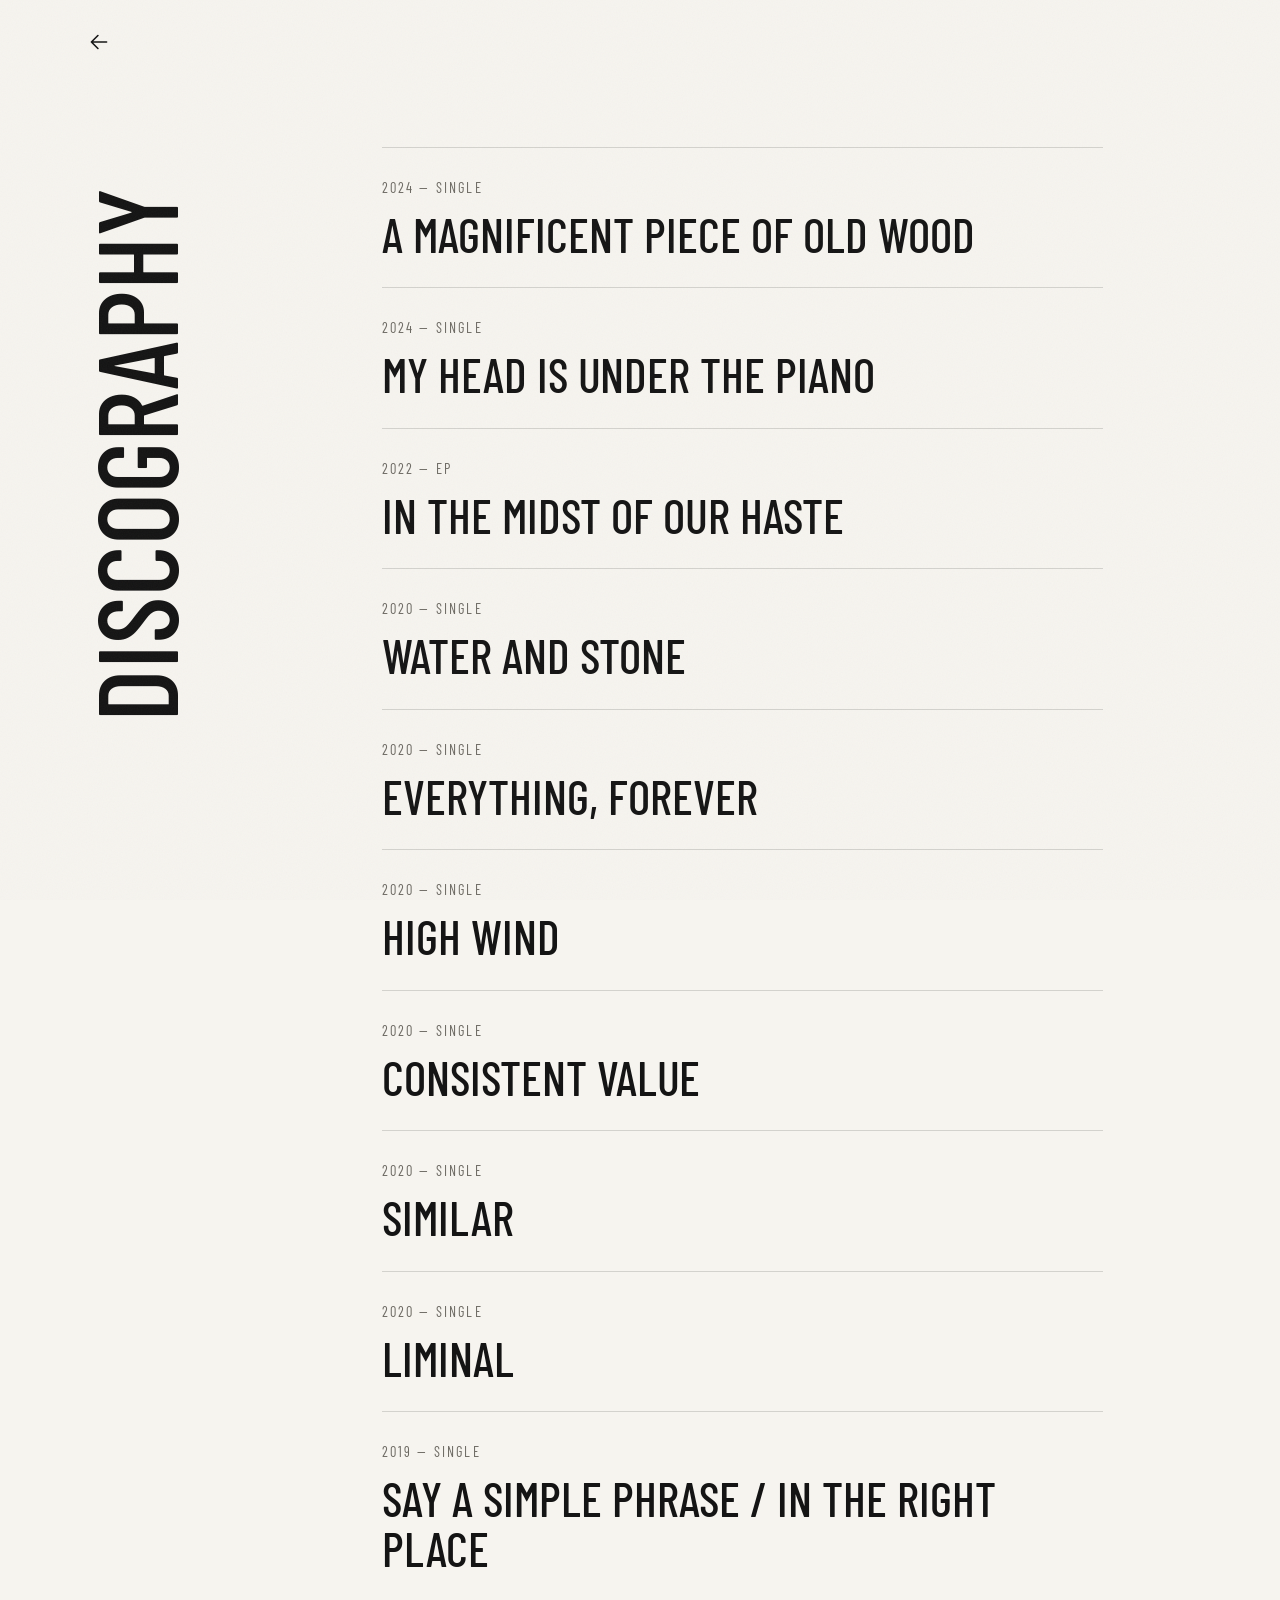
==== releases.html @ 09ecc796 "Lower vertical Discography title by 40px" ====
<!doctype html>
<html lang="it">
<head>
  <meta charset="utf-8">
  <meta name="viewport" content="width=device-width, initial-scale=1">
  <title>Discography — Leonardo Cupelli</title>
  <meta name="description" content="Le pubblicazioni di Leonardo Cupelli, dalla più recente alla più vecchia.">
  <link rel="preconnect" href="https://fonts.googleapis.com">
  <link rel="preconnect" href="https://fonts.gstatic.com" crossorigin>
  <link href="https://fonts.googleapis.com/css2?family=Barlow+Condensed:wght@400;500&family=Inter:wght@400;500&display=swap" rel="stylesheet">
  <link rel="stylesheet" href="css/style.css?v=2">
  <link rel="stylesheet" href="css/archive.css?v=3">
  <link rel="stylesheet" href="css/grain.css?v=2">
  <style>
    .archive-page .archive-title {
      position: fixed;
      top: calc(var(--archive-title-top, 108px) + 40px);
      bottom: auto;
      left: max(clamp(22px, 6vw, 80px), env(safe-area-inset-left, 0px));
      width: max-content;
      transform: rotate(-90deg) translateX(-100%);
      transform-origin: top left;
    }
  </style>
  <script src="js/catalogue.js?ver=2" defer></script>
</head>
<body class="archive-page">
  <header class="archive-header">
    <a class="back-home" href="index.html" aria-label="Torna alla home">
      <svg viewBox="0 0 24 24" fill="none" stroke="currentColor" stroke-width="1.5" stroke-linecap="round" stroke-linejoin="round" aria-hidden="true"><path d="M19 12H5m6-6-6 6 6 6"/></svg>
    </a>
  </header>
  <main class="archive-main">
    <h1 class="archive-title" aria-hidden="true">Discography</h1>
    <p id="archive-status" role="status">Caricamento della discografia…</p>
    <ol id="release-index" class="release-index" aria-label="Pubblicazioni dalla più recente alla più vecchia"></ol>
    <noscript>Attiva JavaScript per visualizzare le pubblicazioni.</noscript>
  </main>
  <script>
    (() => {
      const list = document.getElementById('release-index');
      const title = document.querySelector('.archive-title');
      let frame = 0;
      function schedule() {
        if (frame) return;
        frame = requestAnimationFrame(() => {
          frame = 0;
          const first = list.firstElementChild;
          if (!first) return;
          const top = first.getBoundingClientRect().top + window.scrollY;
          title.style.setProperty('--archive-title-top', `${top}px`);
        });
      }
      new MutationObserver(schedule).observe(list, { childList: true });
      const sizes = new ResizeObserver(schedule);
      sizes.observe(document.querySelector('.archive-header'));
      sizes.observe(document.querySelector('.archive-main'));
      window.addEventListener('resize', schedule);
      window.addEventListener('pageshow', schedule);
      document.fonts.ready.then(schedule);
      schedule();
    })();
  </script>
</body>
</html>
---- css/style.css ----
:root {
  color-scheme: light dark;
  --bg: #0b0b0c;
  --surface: #121214;
  --text: #f2f0ec;
  --muted: #a5a29b;
  --border: rgba(255, 255, 255, .12);
  --display: "Barlow Condensed", system-ui, sans-serif;
  --sans: "Inter", system-ui, sans-serif;
  --spotify-font: "Circular Std", "Circular", Helvetica, Arial, sans-serif;
  --bandcamp-font: "Rubik", system-ui, sans-serif;
  --apple-font: -apple-system, BlinkMacSystemFont, "SF Pro Text", "Helvetica Neue", Arial, sans-serif;
  --youtube-font: "Roboto", system-ui, sans-serif;
  --spotify-green: #1ed760;
  --bandcamp-blue: #629aa9;
  --apple-red: #fa243c;
  --youtube-red: #ff0000;
}

@media (prefers-color-scheme: light) {
  :root {
    --bg: #f6f4ef;
    --surface: #ffffff;
    --text: #141414;
    --muted: #6d6a63;
    --border: rgba(0, 0, 0, .14);
  }
}

* { box-sizing: border-box; }

body {
  margin: 0;
  background: var(--bg);
  color: var(--text);
  font-family: var(--sans);
  font-style: normal;
  line-height: 1.6;
  -webkit-font-smoothing: antialiased;
}

a { color: inherit; text-decoration: none; }

.site-header {
  position: fixed;
  inset: 0 0 auto 0;
  z-index: 20;
  display: flex;
  align-items: center;
  justify-content: flex-end;
  padding: 22px clamp(24px, 6vw, 80px);
  background: transparent;
  border: 0;
  backdrop-filter: none;
  transition: color .35s ease;
}

.site-header.is-dark { color: #fff; }
.site-header.is-light { color: #000; }

.site-nav {
  display: flex;
  gap: 28px;
  font-family: var(--display);
  font-size: .95rem;
  font-weight: 500;
  font-style: normal;
  text-transform: uppercase;
  letter-spacing: .18em;
}

.site-nav a {
  transition: transform .3s cubic-bezier(.22,.61,.36,1);
}

.site-nav a:hover,
.site-nav a:focus-visible {
  transform: scale(1.08);
}

.viewport-fade {
  position: fixed;
  left: 0;
  right: 0;
  bottom: 0;
  z-index: 15;
  height: 18vh;
  pointer-events: none;
  background: linear-gradient(to bottom, transparent, var(--bg) 82%);
  backdrop-filter: blur(14px);
  -webkit-backdrop-filter: blur(14px);
  mask-image: linear-gradient(to bottom, transparent, #000 55%);
  -webkit-mask-image: linear-gradient(to bottom, transparent, #000 55%);
}

.release {
  position: relative;
  display: grid;
  grid-template-columns: auto minmax(0, 1fr);
  align-items: stretch;
  min-height: 100svh;
  border-top: 1px solid var(--border);
}

.release:nth-child(even) {
  grid-template-columns: minmax(0, 1fr) auto;
}

.release:nth-child(even) .release-cover { order: 2; }
.release:nth-child(even) .release-content { order: 1; }

.release-cover {
  height: 100%;
  min-height: 100svh;
  width: auto;
  aspect-ratio: 1 / 1;
  object-fit: cover;
  display: block;
  border-radius: 0;
  box-shadow: none;
}

.release-content {
  display: flex;
  flex-direction: column;
  justify-content: center;
  gap: 26px;
  padding: clamp(110px, 14vh, 170px) clamp(24px, 7vw, 110px);
}

.release-kicker {
  margin: 0;
  color: var(--muted);
  font-family: var(--display);
  font-size: .9rem;
  font-weight: 400;
  font-style: normal;
  letter-spacing: .24em;
  text-transform: uppercase;
}

.release-title {
  margin: 0;
  font-family: var(--display);
  font-size: clamp(2.8rem, 6vw, 5.6rem);
  font-weight: 500;
  font-style: normal;
  line-height: .94;
  letter-spacing: .02em;
  text-transform: uppercase;
}

.release-meta {
  margin: 0;
  color: var(--muted);
  font-family: var(--sans);
  font-size: .95rem;
  font-weight: 400;
}

.stream-links {
  display: grid;
  grid-template-columns: repeat(2, minmax(0, 1fr));
  gap: 12px;
  max-width: 560px;
}

.stream-link {
  display: flex;
  align-items: center;
  justify-content: center;
  gap: 10px;
  min-height: 52px;
  border: 0;
  border-radius: 26px;
  font-size: 1rem;
  font-weight: 600;
  font-style: normal;
  letter-spacing: 0;
  text-transform: none;
  transition: transform .2s ease, filter .2s ease;
}

.stream-link:hover { transform: translateY(-2px); filter: brightness(1.08); }
.stream-link svg { width: 20px; height: 20px; flex: none; }

.stream-link--spotify {
  background: var(--spotify-green);
  color: #000;
  font-family: var(--spotify-font);
}

.stream-link--bandcamp {
  background: var(--bandcamp-blue);
  color: #fff;
  font-family: var(--bandcamp-font);
}

.stream-link--apple-music {
  background: var(--apple-red);
  color: #fff;
  font-family: var(--apple-font);
}

.stream-link--youtube {
  background: var(--youtube-red);
  color: #fff;
  font-family: var(--youtube-font);
}

.scroll-cue {
  position: absolute;
  bottom: 18px;
  left: 50%;
  transform: translateX(-50%);
  width: 22px;
  height: 22px;
  color: var(--muted);
  opacity: .75;
  pointer-events: none;
  animation: scroll-cue 2.4s ease-in-out infinite;
}

.scroll-cue svg {
  width: 100%;
  height: 100%;
}

@keyframes scroll-cue {
  0%, 100% { transform: translate(-50%, 0); opacity: .45; }
  50% { transform: translate(-50%, 6px); opacity: .9; }
}

.contact {
  min-height: 70svh;
  display: grid;
  place-content: center;
  text-align: center;
  padding: 120px 24px;
  border-top: 1px solid var(--border);
}

.contact h2 {
  font-family: var(--display);
  font-size: clamp(3rem, 8vw, 7rem);
  font-weight: 500;
  font-style: normal;
  line-height: .94;
  letter-spacing: .02em;
  text-transform: uppercase;
  margin: 0 0 18px;
}

.contact p {
  font-family: var(--sans);
  font-weight: 400;
}

.contact a {
  color: var(--spotify-green);
  border-bottom: 1px solid currentColor;
}

.site-footer {
  padding: 34px 24px;
  text-align: center;
  color: var(--muted);
  font-family: var(--sans);
  font-size: .78rem;
  font-weight: 400;
  border-top: 1px solid var(--border);
}

@media (max-width: 860px) {
  .release,
  .release:nth-child(even) {
    grid-template-columns: 1fr;
    grid-template-rows: auto minmax(0, 1fr);
    height: 100svh;
    min-height: 100svh;
    overflow: hidden;
  }

  .release:nth-child(even) .release-cover { order: 0; }
  .release:nth-child(even) .release-content { order: 1; }

  .release-cover {
    width: 100%;
    height: auto;
    min-height: 0;
    aspect-ratio: 1 / 1;
    object-fit: cover;
  }

  .release-content {
    justify-content: center;
    gap: 14px;
    padding: 18px 22px 52px;
  }

  .release-kicker {
    font-size: .78rem;
    letter-spacing: .2em;
  }

  .release-title {
    font-size: clamp(1.9rem, 8vw, 2.8rem);
    line-height: .96;
  }

  .release-meta {
    font-size: .84rem;
  }

  .stream-links {
    grid-template-columns: repeat(2, minmax(0, 1fr));
    gap: 8px;
    margin-top: 4px;
  }

  .stream-link {
    min-height: 40px;
    border-radius: 20px;
    font-size: .82rem;
    gap: 7px;
  }

  .stream-link svg { width: 16px; height: 16px; }

  .scroll-cue {
    bottom: 12px;
    width: 18px;
    height: 18px;
  }

  .site-nav { gap: 16px; }
}
---- css/archive.css ----
html { scroll-snap-type: none; }
.archive-page { min-height: 100svh; }
.archive-header { display:flex; align-items:center; justify-content:space-between; padding:20px clamp(22px,6vw,80px); padding-top:max(20px,env(safe-area-inset-top)); font-family:var(--display); font-weight:500; letter-spacing:.18em; text-transform:uppercase; }
.back-home { display:grid; place-items:center; width:44px; height:44px; }
.back-home svg { width:26px; height:26px; }
.archive-main { max-width:1080px; margin:auto; padding:clamp(32px,7vh,80px) clamp(22px,6vw,80px) 80px; }
.archive-title { position:fixed; top:66.6667%; left:clamp(22px,6vw,80px); z-index:5; margin:0; transform:translateY(-50%) rotate(-90deg); transform-origin:left center; color:var(--text); font-family:var(--display); font-weight:500; font-style:normal; text-transform:uppercase; font-size:clamp(3.5rem,10vw,7rem); line-height:1; white-space:nowrap; pointer-events:none; }
.archive-intro { color:var(--muted); margin:18px 0 48px; }
.release-index { list-style:none; margin:0; padding:0; margin-left:clamp(90px,16vw,220px); }
.archive-entry { border-top:1px solid var(--border); padding:28px 0; }
.archive-entry:last-child { border-bottom:1px solid var(--border); }
.archive-release-link { display:block; }
.archive-release-meta { display:block; color:var(--muted); font-family:var(--display); font-weight:400; font-size:.9rem; letter-spacing:.15em; text-transform:uppercase; margin-bottom:10px; }
.archive-release-title { display:block; font-family:var(--display); font-weight:500; font-style:normal; font-size:clamp(1.8rem,5vw,3rem); line-height:1.05; text-transform:uppercase; overflow-wrap:anywhere; }
.archive-tracks { margin:22px 0 0 clamp(12px,3vw,32px); padding-left:28px; border-left:1px solid var(--border); color:var(--muted); }
.archive-tracks li { padding:7px 0 7px 4px; font-size:.95rem; }
.archive-tracks a { text-decoration:underline; text-underline-offset:4px; }
.archive-release-link:hover .archive-release-title { text-decoration:underline; text-underline-offset:5px; }
.back-home:focus-visible,.archive-main a:focus-visible { outline:2px solid currentColor; outline-offset:6px; }
@media (max-width: 860px) {
  .archive-main { padding-top:24px; }
  .archive-title { top:66.6667%; left:clamp(22px,6vw,80px); transform:translateY(-50%) rotate(-90deg); transform-origin:left center; font-size:clamp(2.2rem,7vw,3.4rem); }
  .release-index { margin-left:clamp(58px,18vw,110px); }
}
---- css/grain.css ----
@import url('./header-interactions.css?v=1');

body::after {
  content: "";
  position: fixed;
  inset: 0;
  z-index: 9999;
  pointer-events: none;
  opacity: .04;
  background-image: url("data:image/svg+xml,%3Csvg xmlns='http://www.w3.org/2000/svg' width='180' height='180'%3E%3Cfilter id='grain'%3E%3CfeTurbulence type='fractalNoise' baseFrequency='0.8' numOctaves='4' stitchTiles='stitch'/%3E%3C/filter%3E%3Crect width='100%25' height='100%25' filter='url(%23grain)'/%3E%3C/svg%3E");
  background-repeat: repeat;
}

@media (prefers-reduced-motion: reduce) {
  body::after { animation: none; }
}
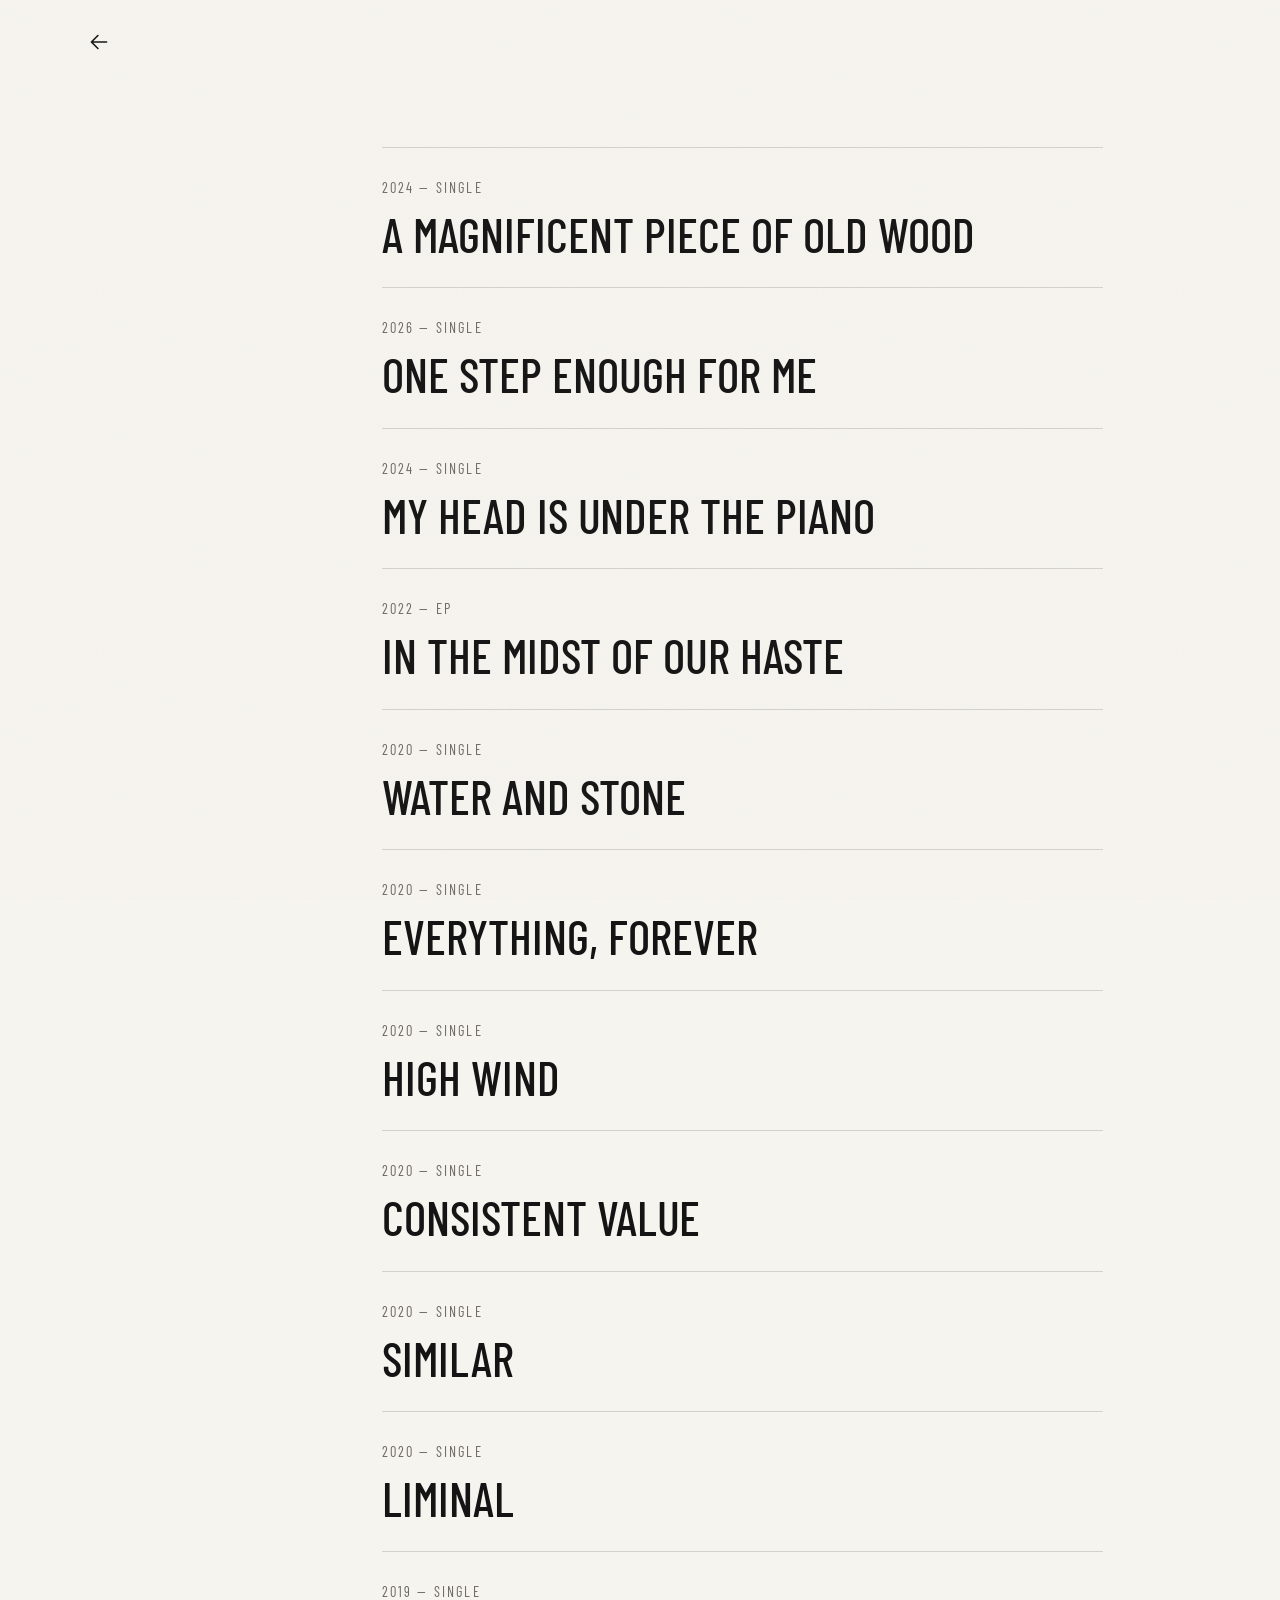
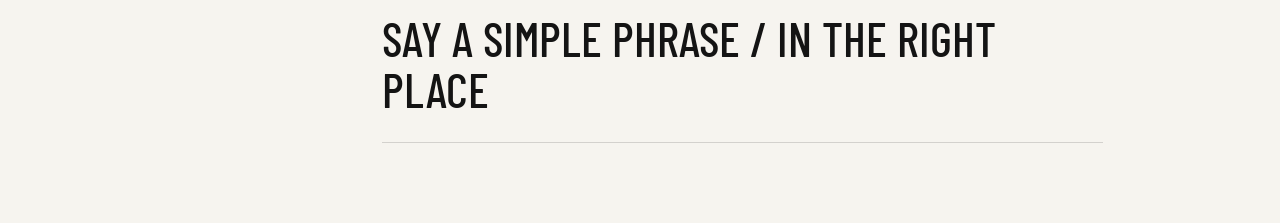
==== commit 56f045a2: "Discography list and title settle in after loading Entries fade up from 6px over 300ms, the first ei" ====
--- a/releases.html
+++ b/releases.html
@@ -8,10 +8,17 @@
   <link rel="preconnect" href="https://fonts.googleapis.com">
   <link rel="preconnect" href="https://fonts.gstatic.com" crossorigin>
   <link href="https://fonts.googleapis.com/css2?family=Barlow+Condensed:wght@400;500&family=Inter:wght@400;500&display=swap" rel="stylesheet">
-  <link rel="stylesheet" href="css/style.css?v=2">
-  <link rel="stylesheet" href="css/archive.css?v=3">
+  <link rel="stylesheet" href="css/style.css?v=3">
+  <link rel="stylesheet" href="css/archive.css?v=4">
   <link rel="stylesheet" href="css/grain.css?v=2">
   <style>
+    .archive-page .archive-header { min-height: calc(max(20px, env(safe-area-inset-top, 0px)) + 64px); }
+    .archive-page .back-home {
+      position: fixed;
+      top: max(20px, env(safe-area-inset-top, 0px));
+      left: max(clamp(22px, 6vw, 80px), env(safe-area-inset-left, 0px));
+      z-index: 20;
+    }
     .archive-page .archive-title {
       position: fixed;
       top: calc(var(--archive-title-top, 108px) + 40px);
@@ -49,6 +56,8 @@
           if (!first) return;
           const top = first.getBoundingClientRect().top + window.scrollY;
           title.style.setProperty('--archive-title-top', `${top}px`);
+          // shown once the fonts have settled, so it does not move after appearing
+          if (document.fonts.status === 'loaded') title.classList.add('is-placed');
         });
       }
       new MutationObserver(schedule).observe(list, { childList: true });
--- a/css/style.css
+++ b/css/style.css
@@ -15,6 +15,7 @@
   --bandcamp-blue: #629aa9;
   --apple-red: #fa243c;
   --youtube-red: #ff0000;
+  --ease-out: cubic-bezier(.22, .61, .36, 1);
 }
 
 @media (prefers-color-scheme: light) {
@@ -102,12 +103,12 @@
   border-top: 1px solid var(--border);
 }
 
-.release:nth-child(even) {
+.release:nth-of-type(even) {
   grid-template-columns: minmax(0, 1fr) auto;
 }
 
-.release:nth-child(even) .release-cover { order: 2; }
-.release:nth-child(even) .release-content { order: 1; }
+.release:nth-of-type(even) .release-cover { order: 2; }
+.release:nth-of-type(even) .release-content { order: 1; }
 
 .release-cover {
   height: 100%;
@@ -118,6 +119,68 @@
   display: block;
   border-radius: 0;
   box-shadow: none;
+}
+
+/* Photographic covers fade in once their image has loaded (js/main.js adds .is-loaded) */
+img.release-cover {
+  opacity: 0;
+  /* keeps the scroll motion-blur transition from js/cover-scroll.js */
+  transition: opacity 400ms var(--ease-out), filter .12s linear;
+}
+
+img.release-cover.is-loaded { opacity: 1; }
+
+@media (prefers-reduced-motion: reduce) {
+  img.release-cover { transition: opacity 150ms var(--ease-out); }
+}
+
+/* First release on page load: kicker, title, meta and buttons settle in one after the other.
+   Runs once per visit (js/main.js adds .is-entering); the buttons stay clickable throughout. */
+.release.is-entering .release-content > * {
+  animation: release-enter 400ms var(--ease-out) both;
+}
+
+.release.is-entering .release-content > :nth-child(2) { animation-delay: 50ms; }
+.release.is-entering .release-content > :nth-child(3) { animation-delay: 90ms; }
+.release.is-entering .release-content > :nth-child(4) { animation-delay: 140ms; }
+
+@keyframes release-enter {
+  from { opacity: 0; transform: translateY(8px); }
+}
+
+@keyframes release-enter-fade {
+  from { opacity: 0; }
+}
+
+@media (prefers-reduced-motion: reduce) {
+  .release.is-entering .release-content > * {
+    animation: release-enter-fade 200ms var(--ease-out) both;
+  }
+}
+
+/* Animated release: several screens tall; cover and text stay pinned while the cover animates */
+.release--animated {
+  display: block;
+  height: 450vh;
+  min-height: 0;
+}
+
+.release--animated .release-sticky {
+  position: sticky;
+  top: 0;
+  display: grid;
+  grid-template-columns: auto minmax(0, 1fr);
+  align-items: stretch;
+  height: 100svh;
+}
+
+.release--animated:nth-of-type(even) .release-sticky {
+  grid-template-columns: minmax(0, 1fr) auto;
+}
+
+.release-cover--animated {
+  color: var(--text);
+  overflow: hidden;
 }
 
 .release-content {
@@ -178,10 +241,23 @@
   font-style: normal;
   letter-spacing: 0;
   text-transform: none;
-  transition: transform .2s ease, filter .2s ease;
-}
-
-.stream-link:hover { transform: translateY(-2px); filter: brightness(1.08); }
+  transition: transform 160ms var(--ease-out), filter .2s ease;
+}
+
+/* Press feedback everywhere; the hover lift only with a mouse, so it does not stick after a tap */
+.stream-link:active { transform: scale(.97); }
+
+@media (hover: hover) and (pointer: fine) {
+  .stream-link:hover { transform: translateY(-2px); filter: brightness(1.08); }
+  .stream-link:hover:active { transform: translateY(-2px) scale(.97); }
+}
+
+@media (prefers-reduced-motion: reduce) {
+  .stream-link,
+  .stream-link:active,
+  .stream-link:hover,
+  .stream-link:hover:active { transform: none; }
+}
 .stream-link svg { width: 20px; height: 20px; flex: none; }
 
 .stream-link--spotify {
@@ -273,7 +349,7 @@
 
 @media (max-width: 860px) {
   .release,
-  .release:nth-child(even) {
+  .release:nth-of-type(even) {
     grid-template-columns: 1fr;
     grid-template-rows: auto minmax(0, 1fr);
     height: 100svh;
@@ -281,8 +357,23 @@
     overflow: hidden;
   }
 
-  .release:nth-child(even) .release-cover { order: 0; }
-  .release:nth-child(even) .release-content { order: 1; }
+  .release--animated,
+  .release--animated:nth-of-type(even) {
+    display: block;
+    height: 450vh;
+    min-height: 0;
+    overflow: visible;
+  }
+
+  .release--animated .release-sticky,
+  .release--animated:nth-of-type(even) .release-sticky {
+    grid-template-columns: 1fr;
+    grid-template-rows: auto minmax(0, 1fr);
+    overflow: hidden;
+  }
+
+  .release:nth-of-type(even) .release-cover { order: 0; }
+  .release:nth-of-type(even) .release-content { order: 1; }
 
   .release-cover {
     width: 100%;
@@ -334,4 +425,10 @@
   }
 
   .site-nav { gap: 16px; }
-}+}
+
+/* Animated release once passed or finished: one screen tall like the others (js/animated-release.js) */
+.release.release--animated.is-collapsed {
+  height: 100svh;
+  min-height: 100svh;
+}
--- a/css/archive.css
+++ b/css/archive.css
@@ -21,4 +21,27 @@
   .archive-main { padding-top:24px; }
   .archive-title { top:66.6667%; left:clamp(22px,6vw,80px); transform:translateY(-50%) rotate(-90deg); transform-origin:left center; font-size:clamp(2.2rem,7vw,3.4rem); }
   .release-index { margin-left:clamp(58px,18vw,110px); }
-}+}
+
+/* Entries settle in once the list has loaded: the first eight one after the other, the rest at once */
+.archive-entry { animation:archive-enter 300ms var(--ease-out) both; }
+.archive-entry:nth-child(2) { animation-delay:40ms; }
+.archive-entry:nth-child(3) { animation-delay:80ms; }
+.archive-entry:nth-child(4) { animation-delay:120ms; }
+.archive-entry:nth-child(5) { animation-delay:160ms; }
+.archive-entry:nth-child(6) { animation-delay:200ms; }
+.archive-entry:nth-child(7) { animation-delay:240ms; }
+.archive-entry:nth-child(8) { animation-delay:280ms; }
+@keyframes archive-enter { from { opacity:0; transform:translateY(6px); } }
+@keyframes archive-enter-fade { from { opacity:0; } }
+
+/* The vertical title waits for its final position (releases.html adds .is-placed), then fades in;
+   only with scripting on, so it is never hidden for good */
+@media (scripting: enabled) {
+  .archive-title { opacity:0; transition:opacity 250ms var(--ease-out); }
+  .archive-title.is-placed { opacity:1; }
+}
+
+@media (prefers-reduced-motion: reduce) {
+  .archive-entry { animation-name:archive-enter-fade; animation-duration:200ms; }
+}
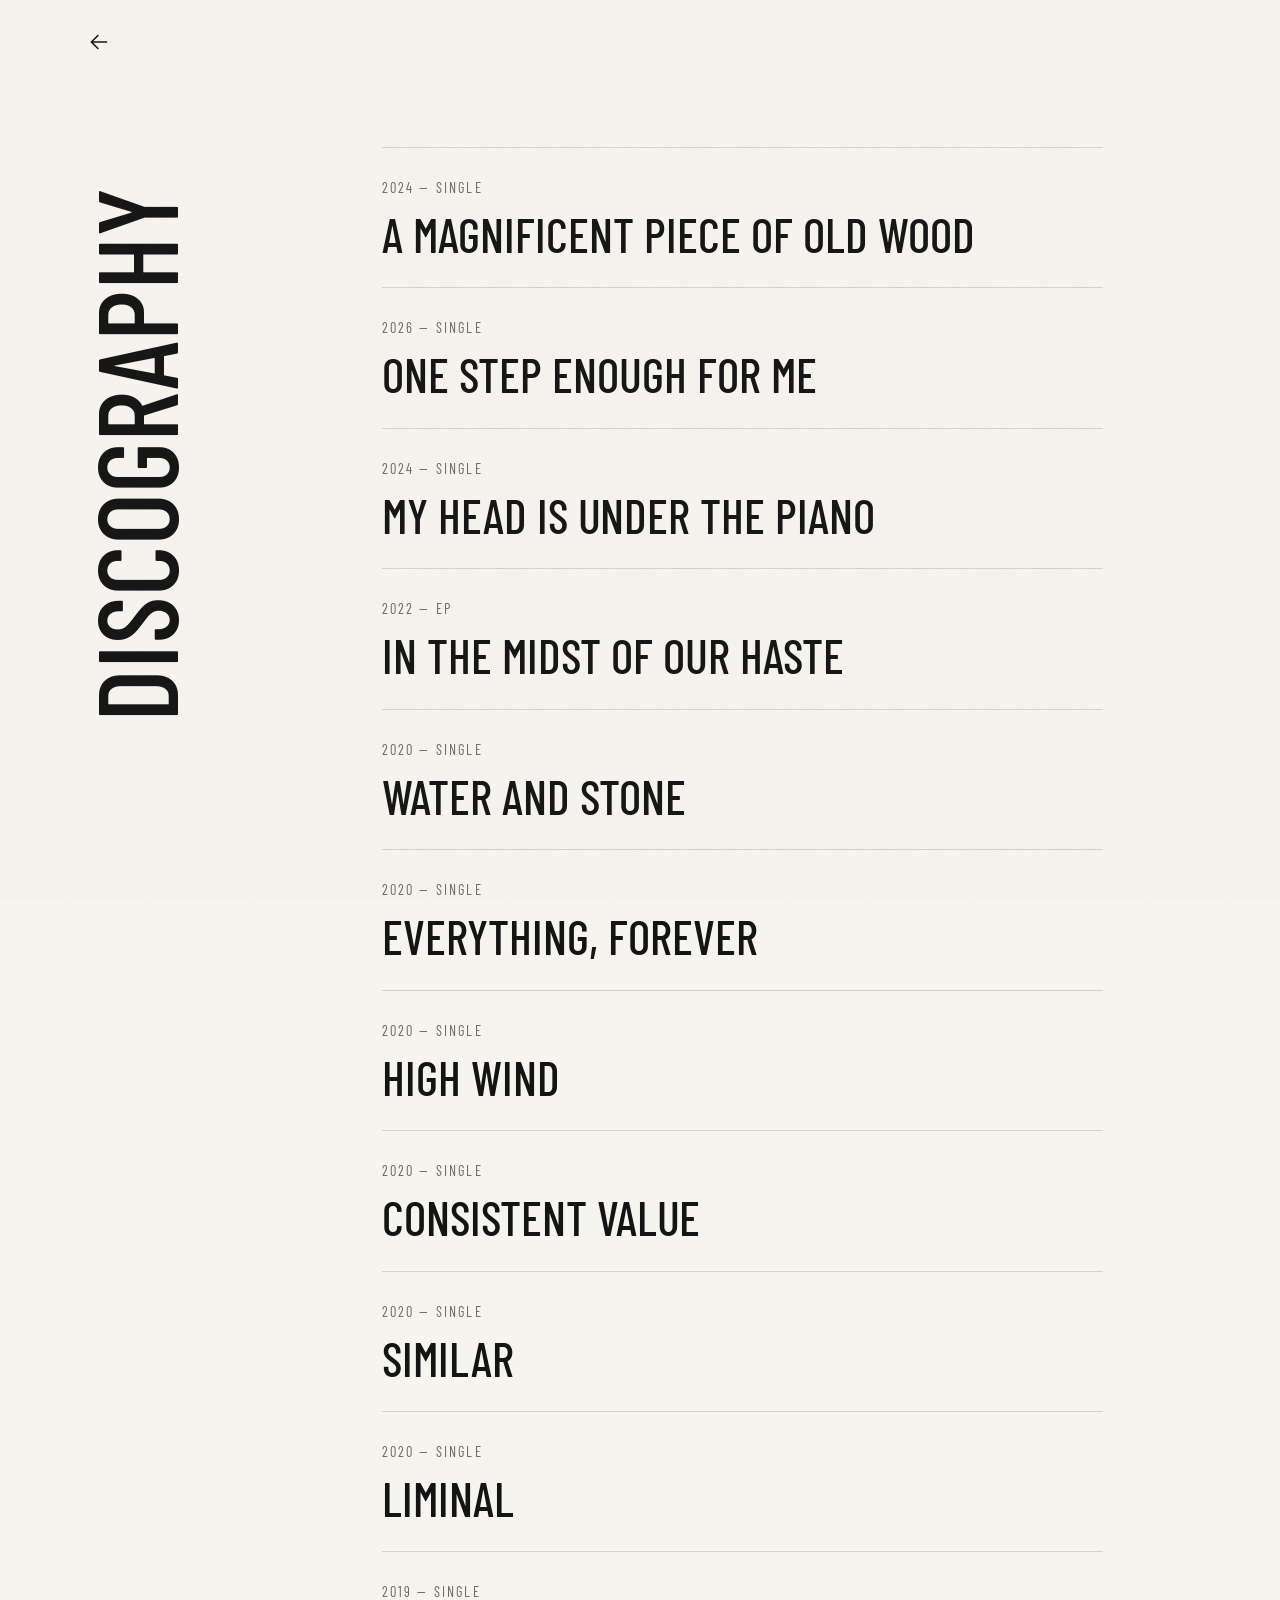
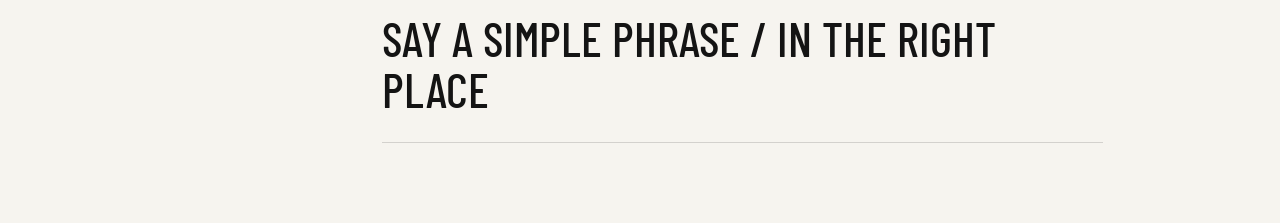
==== commit 3132c8aa: "Use the --ease-out token instead of hand-typed copies (plan 004) Same curve and durations; styleshee" ====
--- a/releases.html
+++ b/releases.html
@@ -8,9 +8,9 @@
   <link rel="preconnect" href="https://fonts.googleapis.com">
   <link rel="preconnect" href="https://fonts.gstatic.com" crossorigin>
   <link href="https://fonts.googleapis.com/css2?family=Barlow+Condensed:wght@400;500&family=Inter:wght@400;500&display=swap" rel="stylesheet">
-  <link rel="stylesheet" href="css/style.css?v=3">
+  <link rel="stylesheet" href="css/style.css?v=6">
   <link rel="stylesheet" href="css/archive.css?v=4">
-  <link rel="stylesheet" href="css/grain.css?v=2">
+  <link rel="stylesheet" href="css/grain.css?v=4">
   <style>
     .archive-page .archive-header { min-height: calc(max(20px, env(safe-area-inset-top, 0px)) + 64px); }
     .archive-page .back-home {
--- a/css/style.css
+++ b/css/style.css
@@ -28,6 +28,20 @@
   }
 }
 
+/* Moving between the home page and the Discography: a short crossfade instead of a hard cut
+   (cross-document view transitions; browsers without them just navigate as before) */
+@view-transition { navigation: auto; }
+
+::view-transition-old(root),
+::view-transition-new(root) {
+  animation-duration: 250ms;
+  animation-timing-function: var(--ease-out);
+}
+
+@media (prefers-reduced-motion: reduce) {
+  @view-transition { navigation: none; }
+}
+
 * { box-sizing: border-box; }
 
 body {
@@ -68,15 +82,6 @@
   font-style: normal;
   text-transform: uppercase;
   letter-spacing: .18em;
-}
-
-.site-nav a {
-  transition: transform .3s cubic-bezier(.22,.61,.36,1);
-}
-
-.site-nav a:hover,
-.site-nav a:focus-visible {
-  transform: scale(1.08);
 }
 
 .viewport-fade {
@@ -124,8 +129,7 @@
 /* Photographic covers fade in once their image has loaded (js/main.js adds .is-loaded) */
 img.release-cover {
   opacity: 0;
-  /* keeps the scroll motion-blur transition from js/cover-scroll.js */
-  transition: opacity 400ms var(--ease-out), filter .12s linear;
+  transition: opacity 400ms var(--ease-out);
 }
 
 img.release-cover.is-loaded { opacity: 1; }
@@ -307,6 +311,15 @@
   50% { transform: translate(-50%, 6px); opacity: .9; }
 }
 
+@keyframes scroll-cue-fade {
+  0%, 100% { opacity: .45; }
+  50% { opacity: .9; }
+}
+
+@media (prefers-reduced-motion: reduce) {
+  .scroll-cue { animation-name: scroll-cue-fade; }
+}
+
 .contact {
   min-height: 70svh;
   display: grid;
--- a/css/grain.css
+++ b/css/grain.css
@@ -1,4 +1,4 @@
-@import url('./header-interactions.css?v=1');
+@import url('./header-interactions.css?v=3');
 
 body::after {
   content: "";
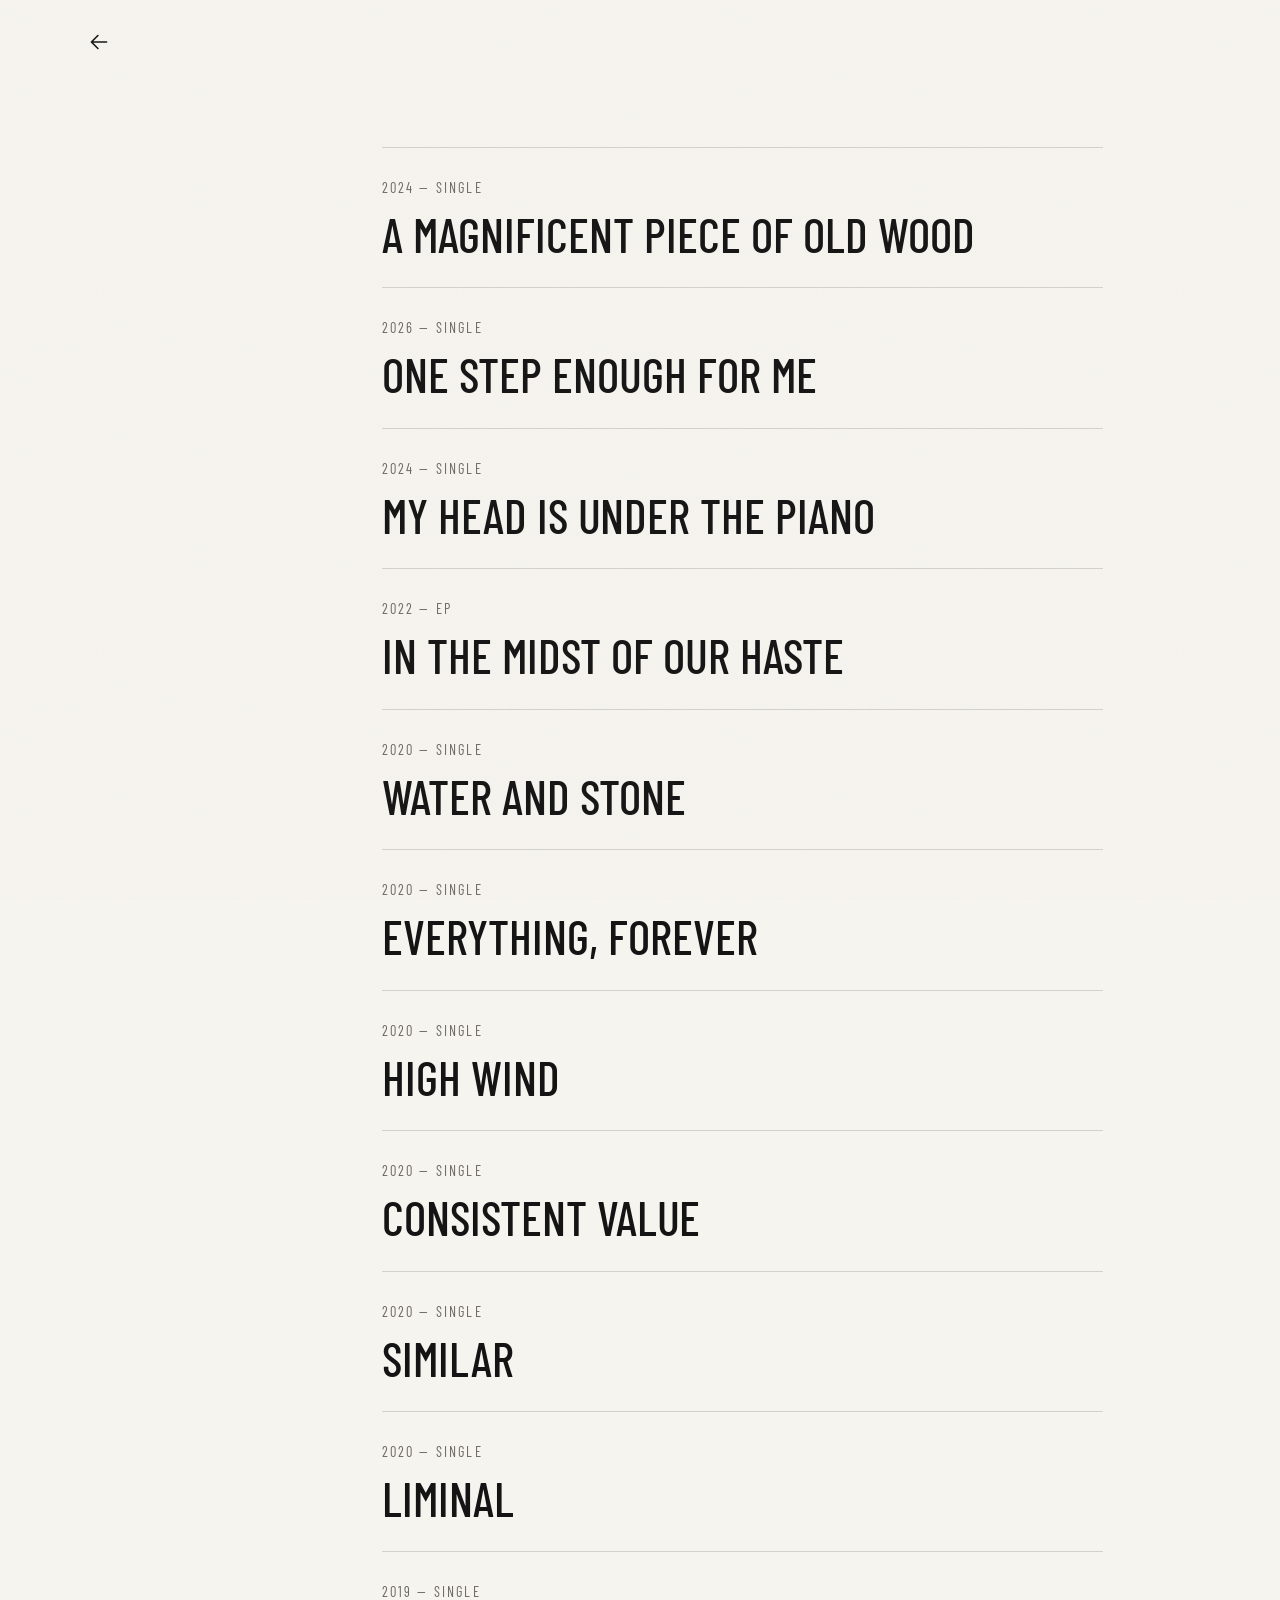
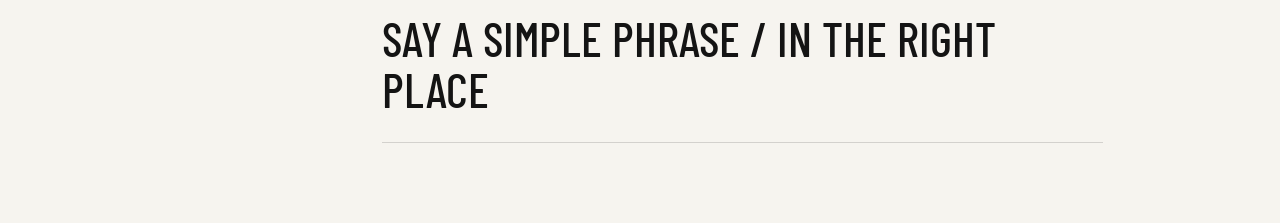
==== commit c7d061fe: "Feel native on phones - viewport-fit=cover, so the existing env(safe-area-inset-*) padding   takes e" ====
--- a/releases.html
+++ b/releases.html
@@ -2,14 +2,17 @@
 <html lang="it">
 <head>
   <meta charset="utf-8">
-  <meta name="viewport" content="width=device-width, initial-scale=1">
+  <meta name="viewport" content="width=device-width, initial-scale=1, viewport-fit=cover">
+  <meta name="color-scheme" content="light dark">
+  <meta name="theme-color" media="(prefers-color-scheme: dark)" content="#0b0b0c">
+  <meta name="theme-color" media="(prefers-color-scheme: light)" content="#f6f4ef">
   <title>Discography — Leonardo Cupelli</title>
   <meta name="description" content="Le pubblicazioni di Leonardo Cupelli, dalla più recente alla più vecchia.">
   <link rel="preconnect" href="https://fonts.googleapis.com">
   <link rel="preconnect" href="https://fonts.gstatic.com" crossorigin>
   <link href="https://fonts.googleapis.com/css2?family=Barlow+Condensed:wght@400;500&family=Inter:wght@400;500&display=swap" rel="stylesheet">
-  <link rel="stylesheet" href="css/style.css?v=6">
-  <link rel="stylesheet" href="css/archive.css?v=4">
+  <link rel="stylesheet" href="css/style.css?v=7">
+  <link rel="stylesheet" href="css/archive.css?v=5">
   <link rel="stylesheet" href="css/grain.css?v=4">
   <style>
     .archive-page .archive-header { min-height: calc(max(20px, env(safe-area-inset-top, 0px)) + 64px); }
--- a/css/style.css
+++ b/css/style.css
@@ -56,6 +56,32 @@
 
 a { color: inherit; text-decoration: none; }
 
+/* Phones: no grey flash on tap (every control has its own :active state instead), no font
+   inflation in landscape, no double-tap-zoom wait on links and buttons, and long-pressing a
+   control does not select its label or open the link callout */
+html {
+  -webkit-tap-highlight-color: transparent;
+  -webkit-text-size-adjust: 100%;
+  text-size-adjust: 100%;
+}
+
+a, button { touch-action: manipulation; }
+
+.stream-link,
+.site-nav a,
+.header-top,
+.back-home {
+  -webkit-user-select: none;
+  user-select: none;
+  -webkit-touch-callout: none;
+}
+
+/* Press feedback for the header controls: dim while the finger is down, like native bar buttons */
+.site-nav a:active,
+.site-header .header-top.is-visible:active,
+.back-home:active,
+.archive-release-link:active { opacity: .6; }
+
 .site-header {
   position: fixed;
   inset: 0 0 auto 0;
@@ -64,6 +90,9 @@
   align-items: center;
   justify-content: flex-end;
   padding: 22px clamp(24px, 6vw, 80px);
+  padding-top: max(22px, env(safe-area-inset-top, 0px));
+  padding-right: max(clamp(24px, 6vw, 80px), env(safe-area-inset-right, 0px));
+  padding-left: max(clamp(24px, 6vw, 80px), env(safe-area-inset-left, 0px));
   background: transparent;
   border: 0;
   backdrop-filter: none;
@@ -290,7 +319,7 @@
 
 .scroll-cue {
   position: absolute;
-  bottom: 18px;
+  bottom: calc(18px + env(safe-area-inset-bottom, 0px));
   left: 50%;
   transform: translateX(-50%);
   width: 22px;
@@ -399,7 +428,7 @@
   .release-content {
     justify-content: center;
     gap: 14px;
-    padding: 18px 22px 52px;
+    padding: 18px max(22px, env(safe-area-inset-right, 0px)) 52px max(22px, env(safe-area-inset-left, 0px));
   }
 
   .release-kicker {
@@ -432,7 +461,7 @@
   .stream-link svg { width: 16px; height: 16px; }
 
   .scroll-cue {
-    bottom: 12px;
+    bottom: calc(12px + env(safe-area-inset-bottom, 0px));
     width: 18px;
     height: 18px;
   }
--- a/css/archive.css
+++ b/css/archive.css
@@ -15,7 +15,7 @@
 .archive-tracks { margin:22px 0 0 clamp(12px,3vw,32px); padding-left:28px; border-left:1px solid var(--border); color:var(--muted); }
 .archive-tracks li { padding:7px 0 7px 4px; font-size:.95rem; }
 .archive-tracks a { text-decoration:underline; text-underline-offset:4px; }
-.archive-release-link:hover .archive-release-title { text-decoration:underline; text-underline-offset:5px; }
+@media (hover: hover) and (pointer: fine) { .archive-release-link:hover .archive-release-title { text-decoration:underline; text-underline-offset:5px; } }
 .back-home:focus-visible,.archive-main a:focus-visible { outline:2px solid currentColor; outline-offset:6px; }
 @media (max-width: 860px) {
   .archive-main { padding-top:24px; }
